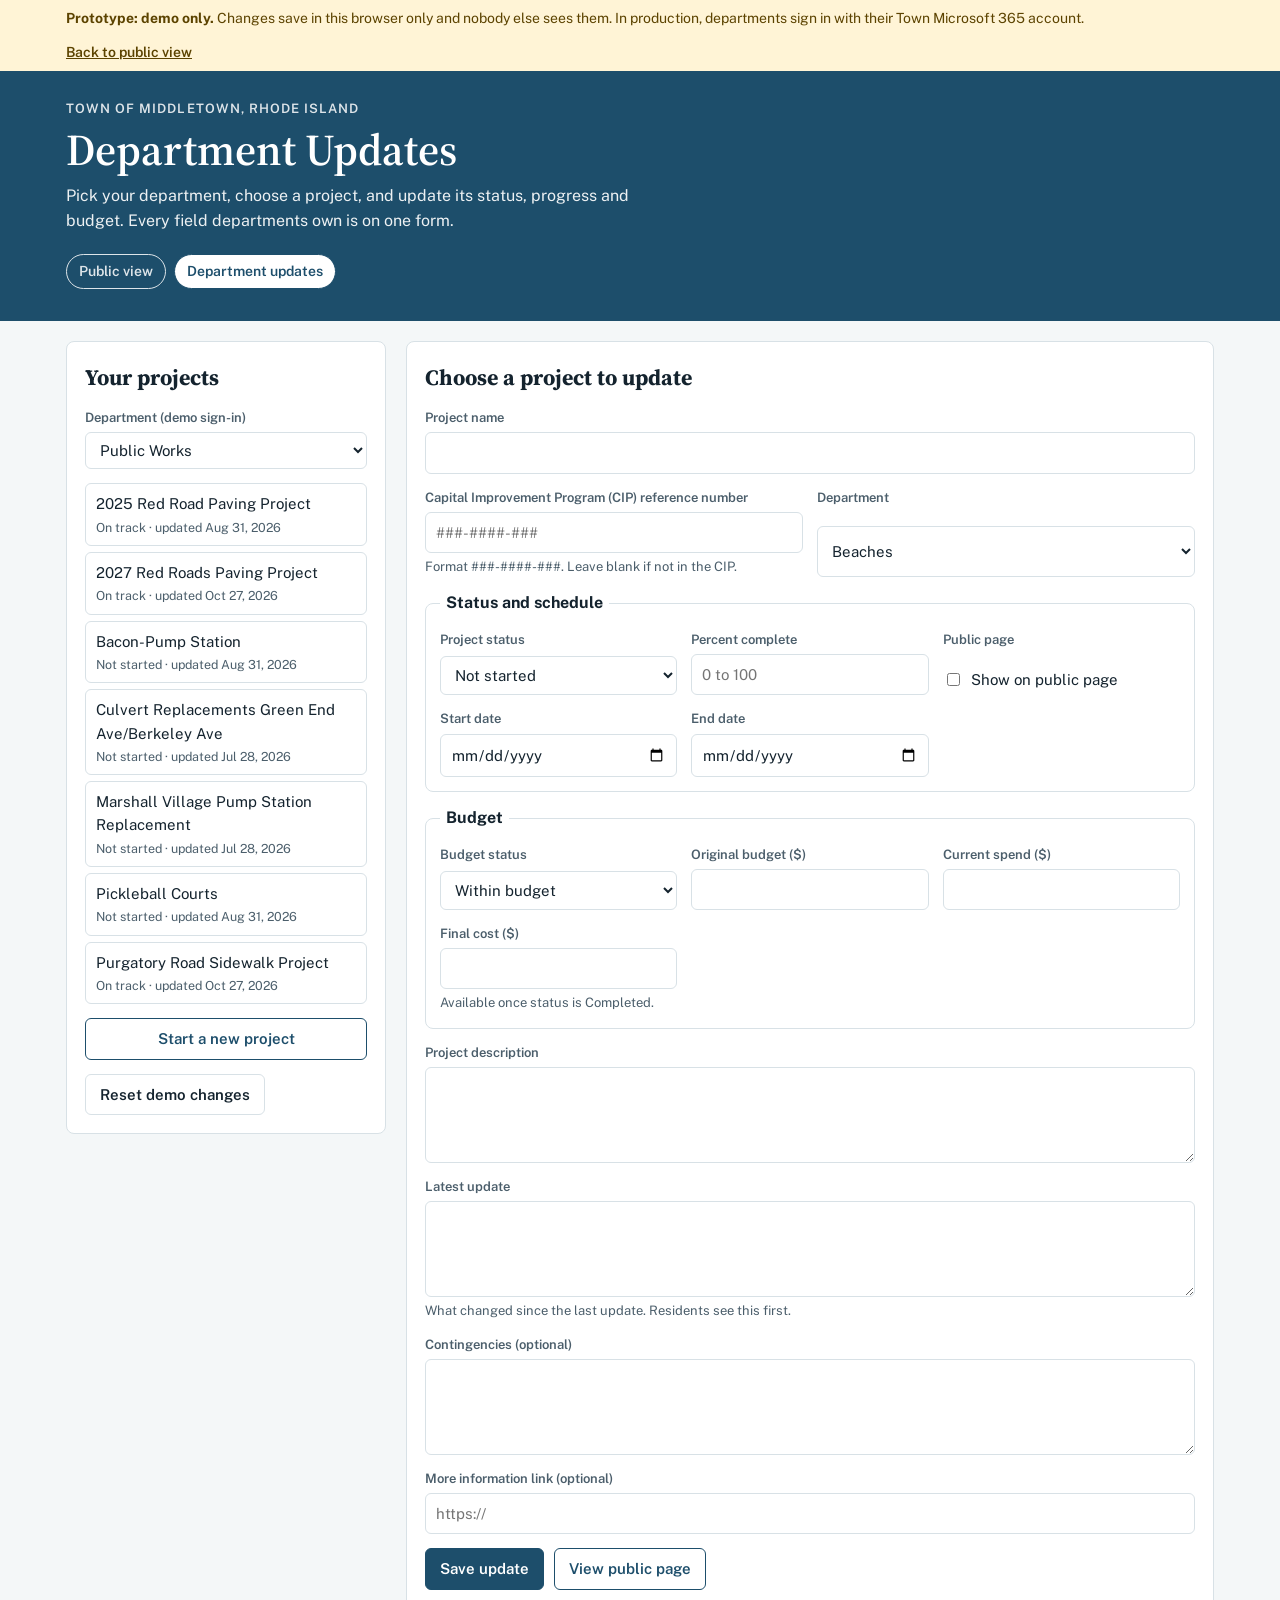
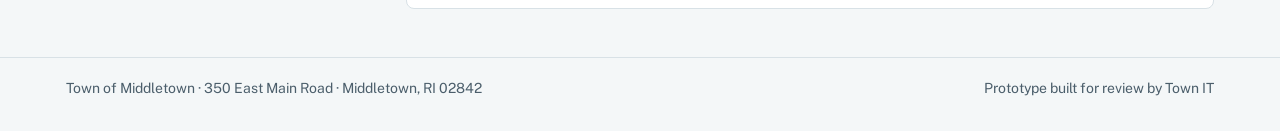
==== manage.html @ 33329f62 "Projects in Motion prototype: public view, department update form, 18 published projects Co-Authored" ====
<!doctype html>
<html lang="en">
<head>
<meta charset="utf-8">
<meta name="viewport" content="width=device-width, initial-scale=1, viewport-fit=cover">
<title>Department Updates | Projects in Motion prototype</title>
<meta name="robots" content="noindex">
<link rel="preconnect" href="https://fonts.googleapis.com">
<link rel="preconnect" href="https://fonts.gstatic.com" crossorigin>
<link rel="stylesheet" href="https://fonts.googleapis.com/css2?family=Public+Sans:wght@400;500;600;700&family=Source+Serif+4:opsz,wght@8..60,600&display=swap">
<link rel="stylesheet" href="assets/style.css">
</head>
<body>
<div class="ribbon"><div class="wrap">
  <span><strong>Prototype: demo only.</strong> Changes save in this browser only and nobody else sees them. In production, departments sign in with their Town Microsoft 365 account.</span>
  <a href="index.html">Back to public view</a>
</div></div>

<header class="masthead"><div class="wrap">
  <p class="eyebrow">Town of Middletown, Rhode Island</p>
  <h1>Department Updates</h1>
  <p class="lede">Pick your department, choose a project, and update its status, progress and budget. Every field departments own is on one form.</p>
  <nav class="views" aria-label="Views">
    <a href="index.html">Public view</a>
    <a href="manage.html" aria-current="page">Department updates</a>
  </nav>
</div></header>

<main class="wrap">
  <div class="manage">
    <aside class="panel" aria-labelledby="pick-h">
      <h2 id="pick-h">Your projects</h2>
      <label class="field" for="who">Department (demo sign-in)
        <select id="who"></select>
      </label>
      <ul class="plist" id="plist"></ul>
      <button class="btn secondary" id="new" type="button">Start a new project</button>
      <div id="resetbox">
        <button class="btn quiet" id="reset" type="button">Reset demo changes</button>
      </div>
    </aside>

    <section class="panel" aria-labelledby="form-h">
      <h2 id="form-h">Choose a project to update</h2>
      <form class="editor" id="editor" novalidate hidden>
        <label class="field full" for="f-name">Project name
          <input id="f-name" name="name" required maxlength="160">
        </label>
        <label class="field" for="f-cip">Capital Improvement Program (CIP) reference number
          <input id="f-cip" name="cipNumber" placeholder="###-####-###" inputmode="numeric" pattern="\d{3}-\d{4}-\d{3}">
          <span class="hint">Format ###-####-###. Leave blank if not in the CIP.</span>
        </label>
        <label class="field" for="f-dept">Department
          <select id="f-dept" name="department"></select>
        </label>

        <fieldset>
          <legend>Status and schedule</legend>
          <label class="field" for="f-status">Project status
            <select id="f-status" name="projectStatus"></select>
          </label>
          <label class="field" for="f-pct">Percent complete
            <input id="f-pct" name="percentComplete" type="number" min="0" max="100" step="1" placeholder="0 to 100">
          </label>
          <label class="field" for="f-pub">Public page
            <span class="check"><input id="f-pub" name="published" type="checkbox"> Show on public page</span>
          </label>
          <label class="field" for="f-start">Start date
            <input id="f-start" name="startDate" type="date" required>
          </label>
          <label class="field" for="f-end">End date
            <input id="f-end" name="endDate" type="date">
          </label>
        </fieldset>

        <fieldset>
          <legend>Budget</legend>
          <label class="field" for="f-bstat">Budget status
            <select id="f-bstat" name="budgetStatus"></select>
          </label>
          <label class="field" for="f-orig">Original budget ($)
            <input id="f-orig" name="originalBudget" type="number" min="0" step="1" inputmode="decimal">
          </label>
          <label class="field" for="f-spend">Current spend ($)
            <input id="f-spend" name="currentSpend" type="number" min="0" step="1" inputmode="decimal">
          </label>
          <label class="field" for="f-final">Final cost ($)
            <input id="f-final" name="finalCost" type="number" min="0" step="1" inputmode="decimal">
            <span class="hint">Available once status is Completed.</span>
          </label>
        </fieldset>

        <label class="field full" for="f-desc">Project description
          <textarea id="f-desc" name="description" required></textarea>
        </label>
        <label class="field full" for="f-narr">Latest update
          <textarea id="f-narr" name="narrative" required></textarea>
          <span class="hint">What changed since the last update. Residents see this first.</span>
        </label>
        <label class="field full" for="f-cont">Contingencies (optional)
          <textarea id="f-cont" name="contingencies"></textarea>
        </label>
        <label class="field full" for="f-url">More information link (optional)
          <input id="f-url" name="moreInfoUrl" type="url" placeholder="https://">
        </label>

        <p class="error full" id="errors" role="alert" hidden></p>
        <div class="actions">
          <button class="btn" type="submit">Save update</button>
          <a class="btn secondary" href="index.html" style="text-decoration:none">View public page</a>
          <span class="toast" id="toast" role="status"></span>
        </div>
      </form>
    </section>
  </div>
</main>

<footer class="site"><div class="wrap">
  <span>Town of Middletown · 350 East Main Road · Middletown, RI 02842</span>
  <span>Prototype built for review by Town IT</span>
</div></footer>

<script src="assets/data.js"></script>
<script src="assets/manage.js"></script>
</body>
</html>
---- assets/style.css ----
/* Layout: a single reading column with a sticky tool bar; project cards in a wrapping grid. */
:root {
  --paper: #f4f7f8;
  --surface: #ffffff;
  --ink: #14232e;
  --ink-2: #4b5e6b;
  --line: #d8e1e6;
  --harbor: #1d4e6b;
  --harbor-ink: #ffffff;
  --tide: #e6eff3;
  --ribbon: #fff4d6;
  --ribbon-ink: #5c4300;

  --good: #2b7a4b;   --good-bg: #e5f3ea;
  --warn: #9a6100;   --warn-bg: #fbf0d9;
  --bad: #b3261e;    --bad-bg: #fbe7e5;
  --info: #1f5fa8;   --info-bg: #e5eefa;
  --hold: #6a4fa0;   --hold-bg: #efeaf8;
  --none: #56636c;   --none-bg: #eceff1;

  --display: "Source Serif 4", Georgia, "Times New Roman", serif;
  --body: "Public Sans", "Segoe UI", system-ui, -apple-system, sans-serif;

  --radius: 8px;
  color-scheme: light;
}
@media (prefers-color-scheme: dark) {
  :root {
    --paper: #0f171d; --surface: #16222a; --ink: #e5edf1; --ink-2: #9db0bb;
    --line: #273943; --harbor: #86bddb; --harbor-ink: #0f171d; --tide: #1b2d37;
    --ribbon: #3a2f12; --ribbon-ink: #f3d68a;
    --good: #72c995; --good-bg: #173326; --warn: #e6b04c; --warn-bg: #3a2c10;
    --bad: #f08a80;  --bad-bg: #3d1a17;  --info: #85b4ec; --info-bg: #162a44;
    --hold: #b9a0e6; --hold-bg: #2a2140; --none: #a3afb7; --none-bg: #222e35;
    color-scheme: dark;
  }
}

* { box-sizing: border-box; }
html { -webkit-text-size-adjust: 100%; }
body {
  margin: 0; background: var(--paper); color: var(--ink);
  font: 16px/1.55 var(--body);
}
a { color: var(--harbor); }
a:focus-visible, button:focus-visible, input:focus-visible, select:focus-visible, textarea:focus-visible {
  outline: 3px solid var(--harbor); outline-offset: 2px;
}
.wrap { max-width: 1180px; margin: 0 auto; padding-left: max(16px, env(safe-area-inset-left)); padding-right: max(16px, env(safe-area-inset-right)); }

.ribbon { background: var(--ribbon); color: var(--ribbon-ink); font-size: 14px; }
.ribbon .wrap { padding-block: 8px; display: flex; gap: 12px; flex-wrap: wrap; justify-content: space-between; }
.ribbon a { color: inherit; font-weight: 600; }

header.masthead { background: var(--harbor); color: var(--harbor-ink); }
header.masthead .wrap { padding-block: 28px 32px; display: grid; gap: 6px; }
.eyebrow { font-size: 13px; letter-spacing: .08em; text-transform: uppercase; font-weight: 600; opacity: .85; margin: 0; }
h1 { font-family: var(--display); font-weight: 600; font-size: clamp(30px, 5vw, 44px); line-height: 1.1; margin: 0; text-wrap: balance; }
.lede { margin: 4px 0 0; max-width: 62ch; opacity: .92; }
.lede a { color: inherit; }
nav.views { display: flex; gap: 8px; margin-top: 14px; flex-wrap: wrap; }
nav.views a { color: var(--harbor-ink); text-decoration: none; padding: 6px 12px; border: 1px solid currentColor; border-radius: 999px; font-size: 14px; font-weight: 600; opacity: .85; }
nav.views a[aria-current="page"] { background: var(--harbor-ink); color: var(--harbor); opacity: 1; }

.summary { display: flex; flex-wrap: wrap; gap: 8px 20px; padding-block: 18px 4px; font-size: 15px; color: var(--ink-2); }
.summary strong { color: var(--ink); font-variant-numeric: tabular-nums; }

.tools { position: sticky; top: 0; z-index: 5; background: var(--paper); border-bottom: 1px solid var(--line); }
.tools .wrap { padding-block: 12px; display: grid; gap: 10px; grid-template-columns: minmax(200px, 2fr) repeat(3, minmax(150px, 1fr)); align-items: end; }
.tools .row2 { grid-column: 1 / -1; display: flex; flex-wrap: wrap; gap: 10px 20px; align-items: center; justify-content: space-between; }
label.field { display: grid; gap: 4px; font-size: 13px; font-weight: 600; color: var(--ink-2); }
input, select, textarea {
  font: inherit; color: var(--ink); background: var(--surface);
  border: 1px solid var(--line); border-radius: 6px; padding: 8px 10px; width: 100%; min-width: 0;
  font-weight: 400; font-size: 15px;
}
.check { font-weight: 400; color: var(--ink); }
textarea { min-height: 96px; resize: vertical; }
.check { display: inline-flex; gap: 8px; align-items: center; font-size: 15px; }
.check input { width: auto; }
.count { font-size: 14px; color: var(--ink-2); }

.btn { font: inherit; font-weight: 600; font-size: 15px; padding: 8px 14px; border-radius: 6px; border: 1px solid var(--harbor); background: var(--harbor); color: var(--harbor-ink); cursor: pointer; }
.btn.secondary { background: transparent; color: var(--harbor); }
.btn.quiet { background: transparent; border-color: var(--line); color: var(--ink); }
.btn:disabled { opacity: .5; cursor: not-allowed; }

main { padding-block: 20px 48px; }
.grid { display: grid; gap: 16px; grid-template-columns: repeat(auto-fill, minmax(300px, 1fr)); }
.card { background: var(--surface); border: 1px solid var(--line); border-radius: var(--radius); padding: 18px; display: grid; gap: 10px; align-content: start; min-width: 0; }
.card .dept { font-size: 12px; letter-spacing: .07em; text-transform: uppercase; font-weight: 700; color: var(--ink-2); margin: 0; }
.card h2 { font-family: var(--display); font-size: 21px; line-height: 1.25; margin: 0; font-weight: 600; text-wrap: balance; }
.card p.excerpt { margin: 0; color: var(--ink-2); font-size: 15px; display: -webkit-box; -webkit-line-clamp: 3; -webkit-box-orient: vertical; overflow: hidden; }
.meta { display: flex; flex-wrap: wrap; gap: 4px 14px; font-size: 14px; color: var(--ink-2); font-variant-numeric: tabular-nums; }
.card .btn { justify-self: start; margin-top: 4px; }

.badges { display: flex; flex-wrap: wrap; gap: 6px; }
.badge { display: inline-flex; align-items: center; gap: 6px; font-size: 13px; font-weight: 600; padding: 3px 10px; border-radius: 999px; }
.badge::before { content: ""; width: 7px; height: 7px; border-radius: 50%; background: currentColor; }
.badge .k { font-weight: 500; opacity: .8; }
.s-good { color: var(--good); background: var(--good-bg); }
.s-warn { color: var(--warn); background: var(--warn-bg); }
.s-bad  { color: var(--bad);  background: var(--bad-bg); }
.s-info { color: var(--info); background: var(--info-bg); }
.s-hold { color: var(--hold); background: var(--hold-bg); }
.s-none { color: var(--none); background: var(--none-bg); }

.progress { display: grid; gap: 4px; font-size: 13px; color: var(--ink-2); }
.bar { height: 8px; background: var(--tide); border-radius: 999px; overflow: hidden; }
.bar > span { display: block; height: 100%; background: var(--harbor); border-radius: inherit; }
.progress.empty .bar > span { width: 0; }

.empty-state { background: var(--surface); border: 1px dashed var(--line); border-radius: var(--radius); padding: 32px; text-align: center; color: var(--ink-2); }

dialog { border: 1px solid var(--line); border-radius: 10px; padding: 0; width: min(760px, calc(100vw - 32px)); max-height: calc(100vh - 48px); background: var(--surface); color: var(--ink); }
dialog::backdrop { background: rgb(10 20 28 / .55); }
.dlg-head { position: sticky; top: 0; background: var(--surface); border-bottom: 1px solid var(--line); padding: 18px 20px; display: grid; gap: 8px; }
.dlg-head h2 { font-family: var(--display); margin: 0; font-size: 26px; line-height: 1.2; padding-right: 40px; text-wrap: balance; }
.dlg-close { position: absolute; top: 12px; right: 12px; }
.dlg-body { padding: 18px 20px 24px; display: grid; gap: 18px; }
.dlg-body h3 { margin: 0 0 4px; font-size: 13px; letter-spacing: .07em; text-transform: uppercase; color: var(--ink-2); }
.dlg-body p { margin: 0; white-space: pre-line; max-width: 68ch; }
table.facts { border-collapse: collapse; width: 100%; font-variant-numeric: tabular-nums; }
table.facts th, table.facts td { text-align: left; padding: 7px 10px 7px 0; border-bottom: 1px solid var(--line); font-size: 15px; vertical-align: top; }
table.facts th { color: var(--ink-2); font-weight: 600; width: 42%; }
.muted { color: var(--ink-2); font-style: italic; }

footer.site { border-top: 1px solid var(--line); color: var(--ink-2); font-size: 14px; }
footer.site .wrap { padding-block: 20px 32px; display: flex; flex-wrap: wrap; gap: 8px 24px; justify-content: space-between; }

/* Department update page */
.manage { display: grid; gap: 20px; grid-template-columns: minmax(240px, 320px) 1fr; align-items: start; }
.panel { background: var(--surface); border: 1px solid var(--line); border-radius: var(--radius); padding: 18px; display: grid; gap: 14px; min-width: 0; }
.panel h2 { font-family: var(--display); margin: 0; font-size: 22px; }
.plist { list-style: none; margin: 0; padding: 0; display: grid; gap: 6px; }
.plist button { width: 100%; text-align: left; font: inherit; font-size: 15px; background: transparent; color: var(--ink); border: 1px solid var(--line); border-radius: 6px; padding: 8px 10px; cursor: pointer; display: grid; gap: 2px; }
.plist button[aria-current="true"] { border-color: var(--harbor); background: var(--tide); }
.plist small { color: var(--ink-2); }
form.editor { display: grid; gap: 14px; grid-template-columns: repeat(2, minmax(0, 1fr)); }
form.editor .full { grid-column: 1 / -1; }
form.editor fieldset { grid-column: 1 / -1; border: 1px solid var(--line); border-radius: var(--radius); margin: 0; padding: 14px; display: grid; gap: 14px; grid-template-columns: repeat(3, minmax(0, 1fr)); }
form.editor legend { font-weight: 700; padding: 0 6px; }
.hint { font-size: 13px; color: var(--ink-2); font-weight: 400; }
.error { font-size: 13px; color: var(--bad); font-weight: 600; }
.actions { grid-column: 1 / -1; display: flex; flex-wrap: wrap; gap: 10px; align-items: center; }
.toast { font-size: 15px; font-weight: 600; color: var(--good); }
.confirm { grid-column: 1 / -1; background: var(--warn-bg); color: var(--ink); border-radius: 6px; padding: 12px; display: flex; flex-wrap: wrap; gap: 10px; align-items: center; }

@media (max-width: 820px) {
  .tools .wrap { grid-template-columns: 1fr 1fr; }
  .tools .wrap > label:first-child { grid-column: 1 / -1; }
  .manage { grid-template-columns: 1fr; }
  form.editor, form.editor fieldset { grid-template-columns: 1fr; }
}
@media (max-width: 480px) { .tools .wrap { grid-template-columns: 1fr; } }
@media (prefers-reduced-motion: reduce) { * { scroll-behavior: auto !important; } }

/* Printed report: one project per page (replaces the Canva export) */
#report { display: none; }
@media print {
  body { background: #fff; color: #000; }
  .ribbon, header.masthead, .tools, main, footer.site, dialog { display: none !important; }
  #report { display: block; }
  .rpage { page-break-after: always; break-after: page; padding: 8px 4px; font-size: 12pt; }
  .rpage:last-child { page-break-after: auto; }
  .rpage .rhead { display: flex; justify-content: space-between; border-bottom: 2px solid #1d4e6b; padding-bottom: 6px; margin-bottom: 12px; color: #1d4e6b; font-weight: 700; }
  .rpage h2 { font-family: var(--display); font-size: 20pt; margin: 0 0 8px; }
  .rpage table { border-collapse: collapse; width: 100%; margin: 10px 0; }
  .rpage th, .rpage td { border: 1px solid #bbb; padding: 5px 8px; text-align: left; vertical-align: top; }
  .rpage th { width: 32%; background: #f1f4f6; }
  .rpage h3 { font-size: 11pt; text-transform: uppercase; letter-spacing: .05em; margin: 14px 0 4px; }
  .rpage p { margin: 0; white-space: pre-line; }
}
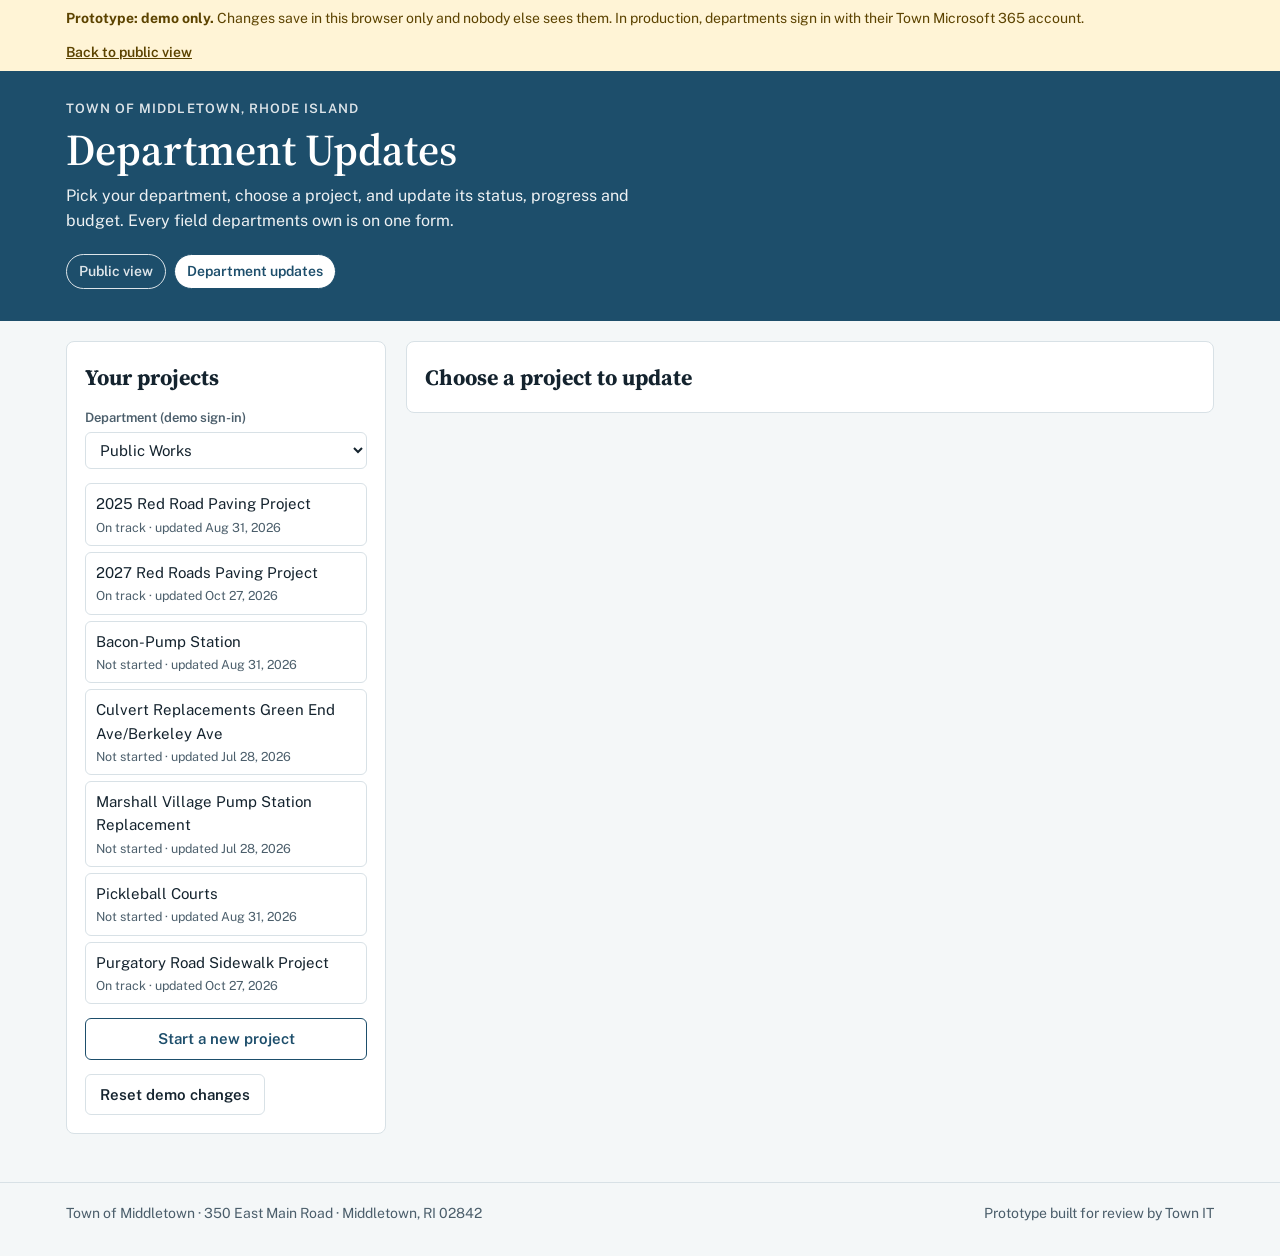
==== commit d0cd6b11: "Cache-bust page assets Co-Authored-By: Claude Opus 5.5 <noreply@anthropic.com> Claude-Session: https" ====
--- a/manage.html
+++ b/manage.html
@@ -8,7 +8,7 @@
 <link rel="preconnect" href="https://fonts.googleapis.com">
 <link rel="preconnect" href="https://fonts.gstatic.com" crossorigin>
 <link rel="stylesheet" href="https://fonts.googleapis.com/css2?family=Public+Sans:wght@400;500;600;700&family=Source+Serif+4:opsz,wght@8..60,600&display=swap">
-<link rel="stylesheet" href="assets/style.css">
+<link rel="stylesheet" href="assets/style.css?v=4">
 </head>
 <body>
 <div class="ribbon"><div class="wrap">
@@ -120,7 +120,7 @@
   <span>Prototype built for review by Town IT</span>
 </div></footer>
 
-<script src="assets/data.js"></script>
-<script src="assets/manage.js"></script>
+<script src="assets/data.js?v=4"></script>
+<script src="assets/manage.js?v=4"></script>
 </body>
 </html>
--- a/assets/style.css
+++ b/assets/style.css
@@ -37,6 +37,7 @@
 }
 
 * { box-sizing: border-box; }
+[hidden] { display: none !important; }
 html { -webkit-text-size-adjust: 100%; }
 body {
   margin: 0; background: var(--paper); color: var(--ink);
@@ -116,7 +117,8 @@
 dialog::backdrop { background: rgb(10 20 28 / .55); }
 .dlg-head { position: sticky; top: 0; background: var(--surface); border-bottom: 1px solid var(--line); padding: 18px 20px; display: grid; gap: 8px; }
 .dlg-head h2 { font-family: var(--display); margin: 0; font-size: 26px; line-height: 1.2; padding-right: 40px; text-wrap: balance; }
-.dlg-close { position: absolute; top: 12px; right: 12px; }
+.dlg-close { position: absolute; top: 12px; right: 12px; z-index: 2; }
+.dlg-head .eyebrow { padding-right: 96px; }
 .dlg-body { padding: 18px 20px 24px; display: grid; gap: 18px; }
 .dlg-body h3 { margin: 0 0 4px; font-size: 13px; letter-spacing: .07em; text-transform: uppercase; color: var(--ink-2); }
 .dlg-body p { margin: 0; white-space: pre-line; max-width: 68ch; }
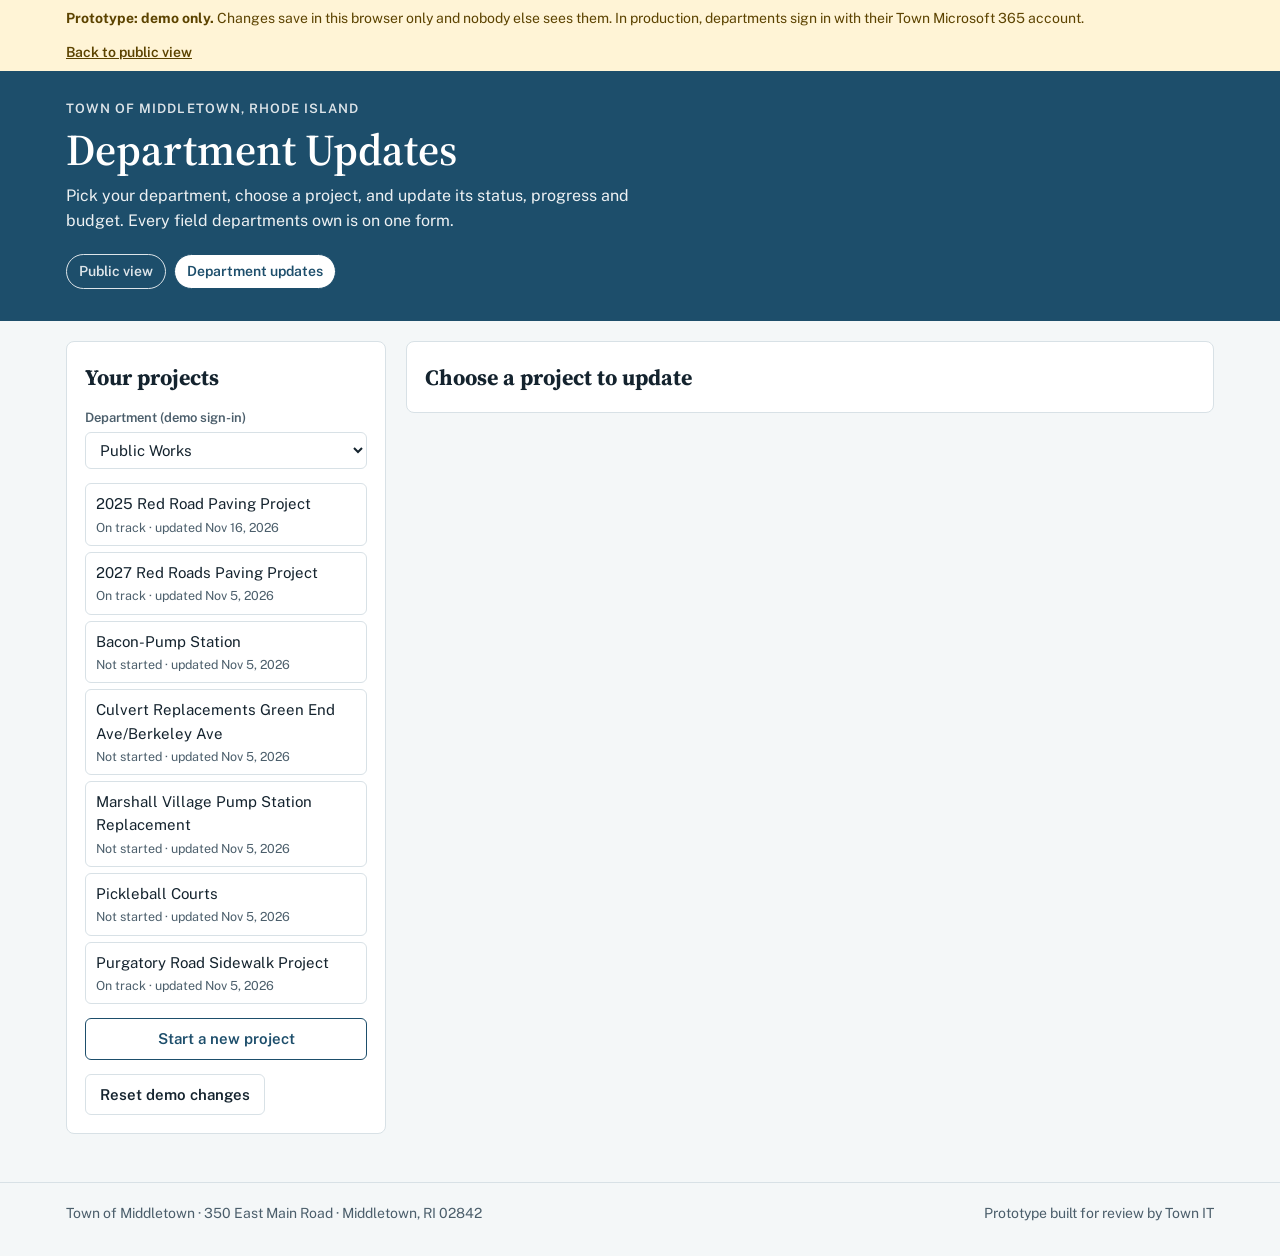
==== commit e6454494: "Public page shows published data only (demo edits stay on the demo page) Co-Authored-By: Claude Opus" ====
--- a/manage.html
+++ b/manage.html
@@ -8,9 +8,9 @@
 <link rel="preconnect" href="https://fonts.googleapis.com">
 <link rel="preconnect" href="https://fonts.gstatic.com" crossorigin>
 <link rel="stylesheet" href="https://fonts.googleapis.com/css2?family=Public+Sans:wght@400;500;600;700&family=Source+Serif+4:opsz,wght@8..60,600&display=swap">
-<link rel="stylesheet" href="assets/style.css?v=4">
+<link rel="stylesheet" href="assets/style.css?v=9">
 </head>
-<body>
+<body class="editor-page">
 <div class="ribbon"><div class="wrap">
   <span><strong>Prototype: demo only.</strong> Changes save in this browser only and nobody else sees them. In production, departments sign in with their Town Microsoft 365 account.</span>
   <a href="index.html">Back to public view</a>
@@ -47,8 +47,8 @@
           <input id="f-name" name="name" required maxlength="160">
         </label>
         <label class="field" for="f-cip">Capital Improvement Program (CIP) reference number
-          <input id="f-cip" name="cipNumber" placeholder="###-####-###" inputmode="numeric" pattern="\d{3}-\d{4}-\d{3}">
-          <span class="hint">Format ###-####-###. Leave blank if not in the CIP.</span>
+          <input id="f-cip" name="cipNumber" placeholder="###-####-###" inputmode="numeric" maxlength="12" autocomplete="off" pattern="\d{3}-\d{4}-\d{3}">
+          <span class="hint">Type the 10 digits; dashes fill in automatically. Leave blank if not in the CIP.</span>
         </label>
         <label class="field" for="f-dept">Department
           <select id="f-dept" name="department"></select>
@@ -76,12 +76,13 @@
         <fieldset>
           <legend>Budget</legend>
           <label class="field" for="f-bstat">Budget status
-            <select id="f-bstat" name="budgetStatus"></select>
+            <select id="f-bstat" name="budgetStatus" disabled aria-describedby="bstat-hint"></select>
+            <span class="hint" id="bstat-hint">Set automatically from the budget, contract amount and final cost.</span>
           </label>
-          <label class="field" for="f-orig">Original budget ($)
+          <label class="field" for="f-orig">Budget ($)
             <input id="f-orig" name="originalBudget" type="number" min="0" step="1" inputmode="decimal">
           </label>
-          <label class="field" for="f-spend">Current spend ($)
+          <label class="field" for="f-spend">Contract amount ($)
             <input id="f-spend" name="currentSpend" type="number" min="0" step="1" inputmode="decimal">
           </label>
           <label class="field" for="f-final">Final cost ($)
@@ -107,6 +108,7 @@
         <p class="error full" id="errors" role="alert" hidden></p>
         <div class="actions">
           <button class="btn" type="submit">Save update</button>
+          <button class="btn quiet" type="button" id="print-form">Print</button>
           <a class="btn secondary" href="index.html" style="text-decoration:none">View public page</a>
           <span class="toast" id="toast" role="status"></span>
         </div>
@@ -120,7 +122,7 @@
   <span>Prototype built for review by Town IT</span>
 </div></footer>
 
-<script src="assets/data.js?v=4"></script>
-<script src="assets/manage.js?v=4"></script>
+<script src="assets/data.js?v=9"></script>
+<script src="assets/manage.js?v=9"></script>
 </body>
 </html>
--- a/assets/style.css
+++ b/assets/style.css
@@ -99,7 +99,7 @@
 .badge { display: inline-flex; align-items: center; gap: 6px; font-size: 13px; font-weight: 600; padding: 3px 10px; border-radius: 999px; }
 .badge::before { content: ""; width: 7px; height: 7px; border-radius: 50%; background: currentColor; }
 .badge .k { font-weight: 500; opacity: .8; }
-.s-good { color: var(--good); background: var(--good-bg); }
+.s-good { color: var(--harbor); background: var(--tide); } /* no green on status badges (administration review) */
 .s-warn { color: var(--warn); background: var(--warn-bg); }
 .s-bad  { color: var(--bad);  background: var(--bad-bg); }
 .s-info { color: var(--info); background: var(--info-bg); }
@@ -161,7 +161,7 @@
 #report { display: none; }
 @media print {
   body { background: #fff; color: #000; }
-  .ribbon, header.masthead, .tools, main, footer.site, dialog { display: none !important; }
+  .public-page .ribbon, .public-page header.masthead, .public-page .tools, .public-page main, .public-page footer.site, .public-page dialog { display: none !important; }
   #report { display: block; }
   .rpage { page-break-after: always; break-after: page; padding: 8px 4px; font-size: 12pt; }
   .rpage:last-child { page-break-after: auto; }
@@ -173,3 +173,22 @@
   .rpage h3 { font-size: 11pt; text-transform: uppercase; letter-spacing: .05em; margin: 14px 0 4px; }
   .rpage p { margin: 0; white-space: pre-line; }
 }
+
+.print-text { display: none; }
+/* Printing an update page: just the project form, every field readable */
+@media print {
+  .editor-page { font-size: 11pt; }
+  .editor-page .ribbon, .editor-page nav.views, .editor-page aside, .editor-page #signin, .editor-page .actions,
+  .editor-page footer.site, .editor-page #bstat-hint, .editor-page .hint { display: none !important; }
+  .editor-page header.masthead { background: none; color: #000; border-bottom: 2px solid #1d4e6b; }
+  .editor-page header.masthead .wrap { padding-block: 0 8px; }
+  .editor-page .lede { display: none; }
+  .editor-page .manage { display: block; }
+  .editor-page .panel { border: 0; padding: 0; }
+  .editor-page form.editor, .editor-page form.editor fieldset { grid-template-columns: repeat(2, minmax(0, 1fr)); }
+  .editor-page input, .editor-page select, .editor-page textarea { border: 1px solid #999; color: #000; background: #fff; -webkit-appearance: none; appearance: none; }
+  .editor-page textarea { display: none !important; }
+  .editor-page ::placeholder { color: transparent; }
+  .editor-page .print-text { display: block; border: 1px solid #999; border-radius: 6px; padding: 8px 10px; white-space: pre-wrap; color: #000; font-weight: 400; font-size: 11pt; }
+  .editor-page fieldset { break-inside: avoid; }
+}
